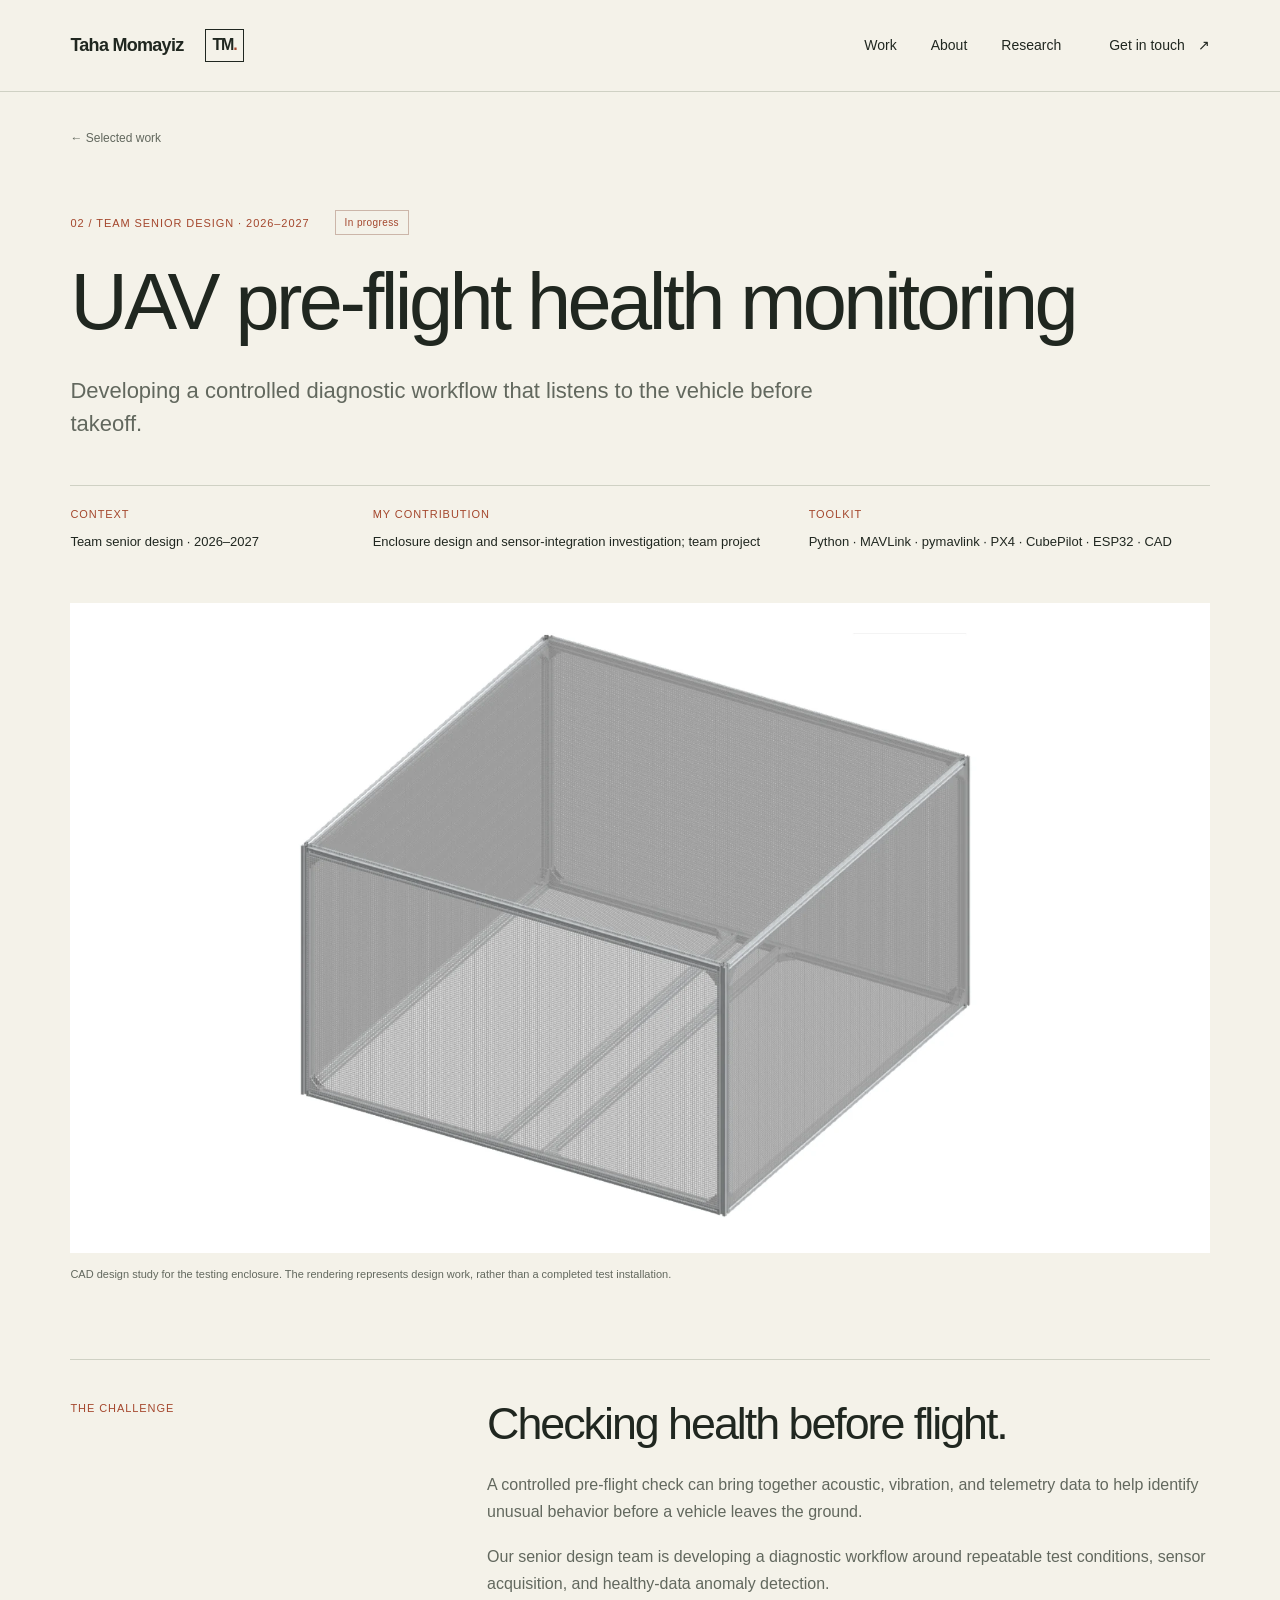
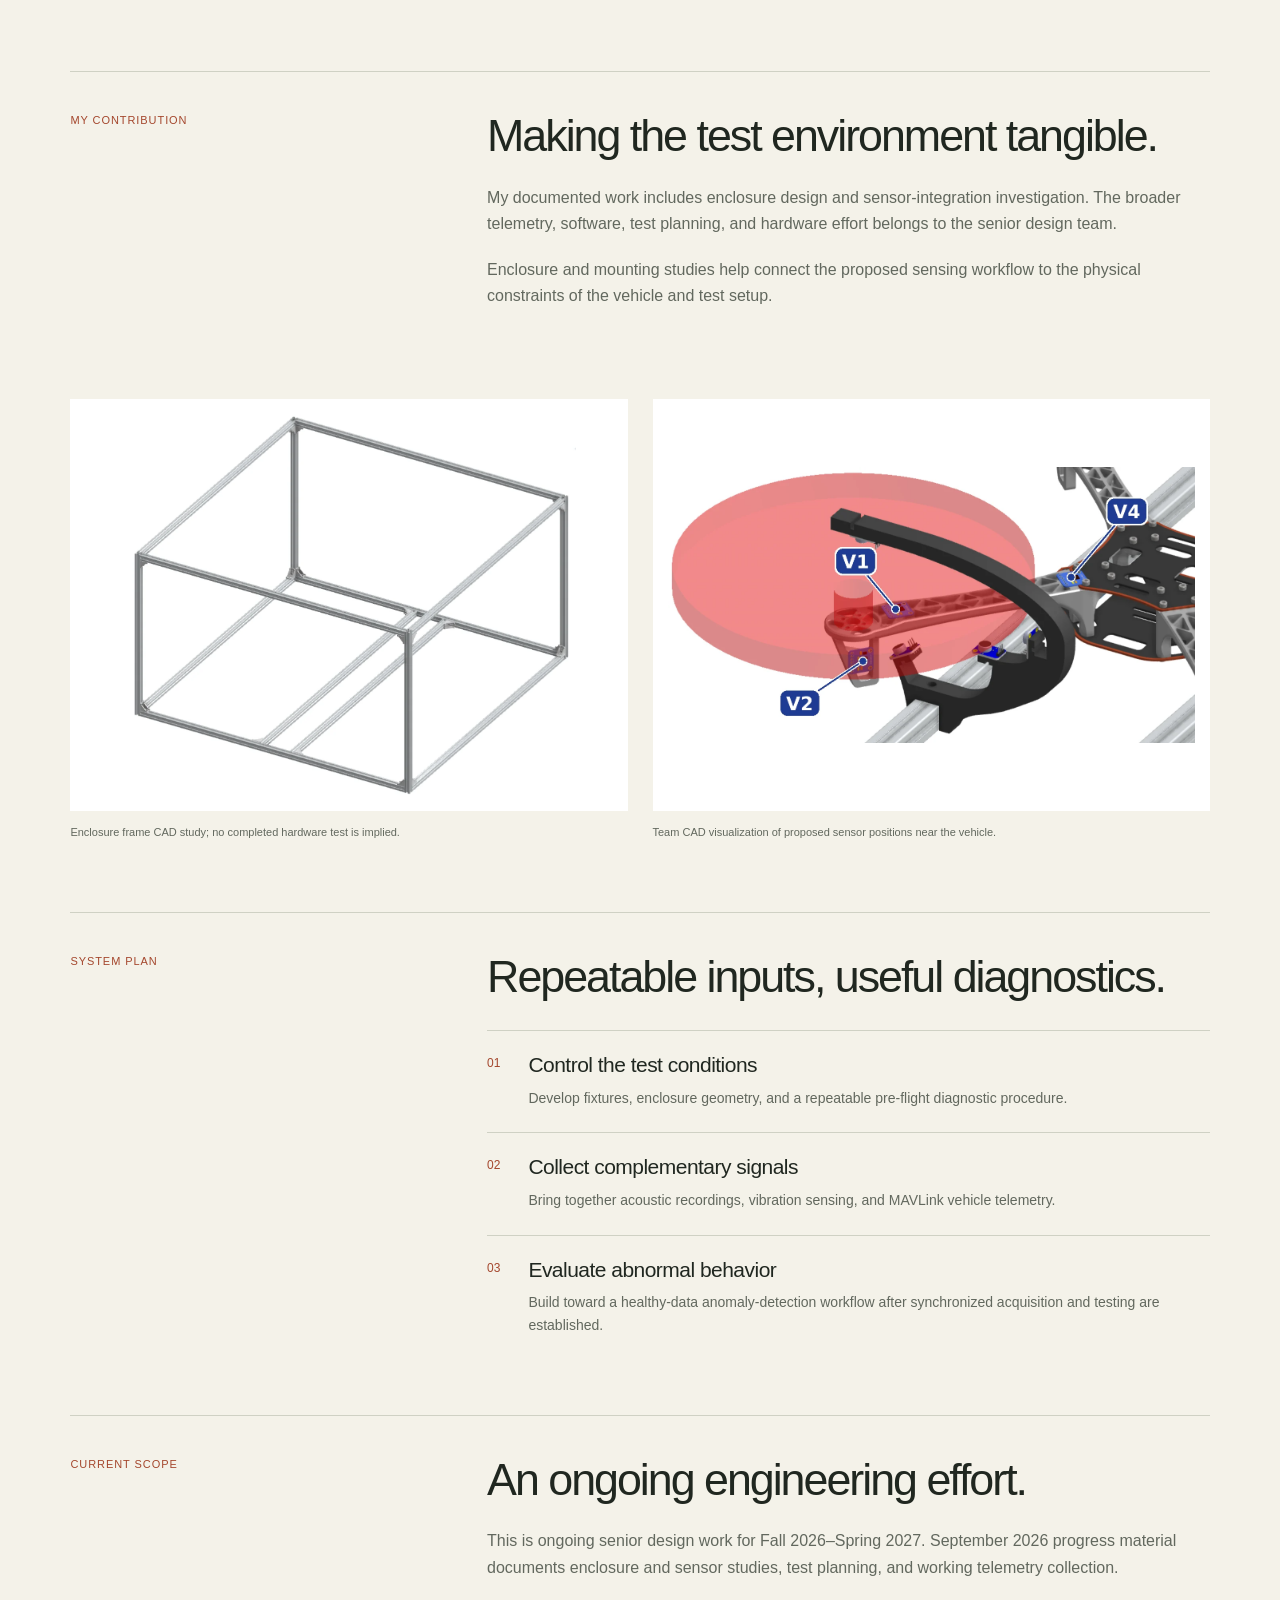
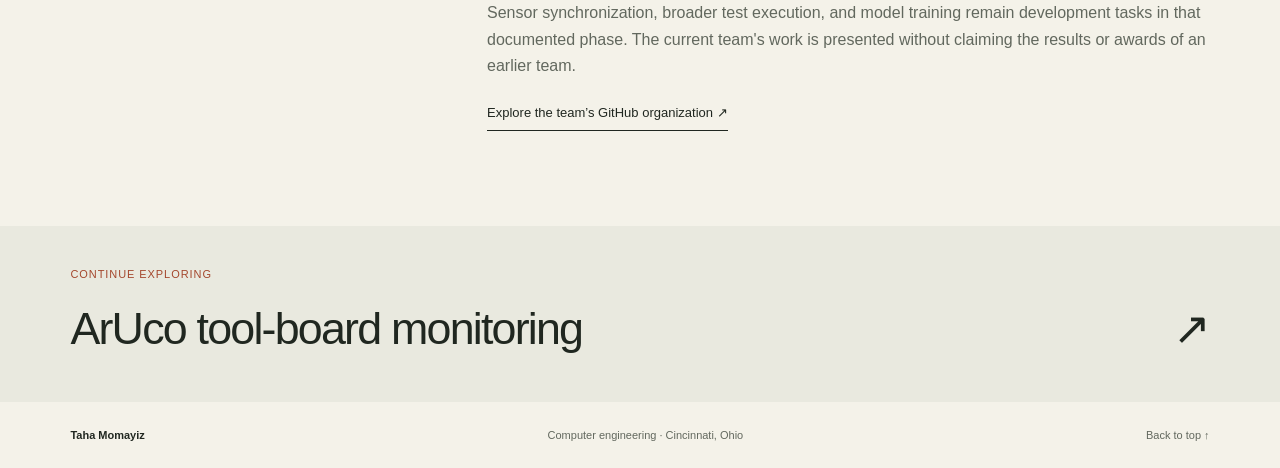
==== projects/uav-health-monitoring.html @ 324a5f64 "Build engineering portfolio with four illustrated case studies" ====
<!doctype html><html lang="en"><head><meta charset="utf-8"><meta name="viewport" content="width=device-width,initial-scale=1"><meta name="theme-color" content="#f4f2e9"><title>UAV pre-flight health monitoring — Taha Momayiz</title><meta name="description" content="Ongoing senior design project on acoustic and vibration sensing, telemetry, and a controlled UAV diagnostic workflow."><meta property="og:title" content="UAV pre-flight health monitoring — Taha Momayiz"><meta property="og:description" content="Ongoing senior design project on acoustic and vibration sensing, telemetry, and a controlled UAV diagnostic workflow."><meta property="og:type" content="website"><link rel="icon" href="../assets/favicon.svg" type="image/svg+xml"><link rel="stylesheet" href="../styles.css"><script src="../site.js" defer></script></head><body><a class="skip" href="#main">Skip to content</a><header class="header"><a class="wordmark" href="../index.html" aria-label="Taha Momayiz home">Taha Momayiz<span class="mark">TM<span class="dot">.</span></span></a><button class="menu-toggle" aria-expanded="false" aria-controls="navigation">Menu <span aria-hidden="true">+</span></button><nav id="navigation" aria-label="Main navigation"><a href="../index.html#work">Work</a><a href="../index.html#about">About</a><a href="../index.html#research">Research</a><a class="nav-contact" href="../index.html#contact">Get in touch <span aria-hidden="true">↗</span></a></nav></header><main id="main"><section class="case-hero" id="top"><a class="back-link" href="../index.html#work">← Selected work</a><div class="case-heading"><p class="eyebrow">02 / Team senior design · 2026–2027</p><span class="status">In progress</span></div><h1>UAV pre-flight health monitoring</h1><p class="case-lead">Developing a controlled diagnostic workflow that listens to the vehicle before takeoff.</p><dl class="case-facts"><div><dt>Context</dt><dd>Team senior design · 2026–2027</dd></div><div><dt>My contribution</dt><dd>Enclosure design and sensor-integration investigation; team project</dd></div><div><dt>Toolkit</dt><dd>Python · MAVLink · pymavlink · PX4 · CubePilot · ESP32 · CAD</dd></div></dl><figure class="case-cover cad"><img src="../assets/uav-enclosure.webp" width="1244" height="1029" alt="CAD model of a mesh-sided UAV testing enclosure" loading="lazy"><figcaption>CAD design study for the testing enclosure. The rendering represents design work, rather than a completed test installation.</figcaption></figure></section><div class="case-body"><section class="case-section"><p class="eyebrow">The challenge</p><div><h2>Checking health before flight.</h2><p>A controlled pre-flight check can bring together acoustic, vibration, and telemetry data to help identify unusual behavior before a vehicle leaves the ground.</p><p>Our senior design team is developing a diagnostic workflow around repeatable test conditions, sensor acquisition, and healthy-data anomaly detection.</p></div></section><section class="case-section"><p class="eyebrow">My contribution</p><div><h2>Making the test environment tangible.</h2><p>My documented work includes enclosure design and sensor-integration investigation. The broader telemetry, software, test planning, and hardware effort belongs to the senior design team.</p><p>Enclosure and mounting studies help connect the proposed sensing workflow to the physical constraints of the vehicle and test setup.</p></div></section><div class="figure-pair"><figure class=""><img src="../assets/uav-frame.webp" width="1221" height="1029" alt="CAD model of the enclosure frame without mesh" loading="lazy"><figcaption>Enclosure frame CAD study; no completed hardware test is implied.</figcaption></figure><figure class=""><img src="../assets/uav-mount.webp" width="1321" height="690" alt="CAD detail of sensor locations near a drone propeller and mounting rail" loading="lazy"><figcaption>Team CAD visualization of proposed sensor positions near the vehicle.</figcaption></figure></div><section class="case-section"><p class="eyebrow">System plan</p><div><h2>Repeatable inputs, useful diagnostics.</h2><ol class="process"><li><span>01</span><div><h3>Control the test conditions</h3><p>Develop fixtures, enclosure geometry, and a repeatable pre-flight diagnostic procedure.</p></div></li><li><span>02</span><div><h3>Collect complementary signals</h3><p>Bring together acoustic recordings, vibration sensing, and MAVLink vehicle telemetry.</p></div></li><li><span>03</span><div><h3>Evaluate abnormal behavior</h3><p>Build toward a healthy-data anomaly-detection workflow after synchronized acquisition and testing are established.</p></div></li></ol></div></section><section class="case-section"><p class="eyebrow">Current scope</p><div><h2>An ongoing engineering effort.</h2><p>This is ongoing senior design work for Fall 2026–Spring 2027. September 2026 progress material documents enclosure and sensor studies, test planning, and working telemetry collection.</p><p>Sensor synchronization, broader test execution, and model training remain development tasks in that documented phase. The current team's work is presented without claiming the results or awards of an earlier team.</p><a class="text-link" href="https://github.com/Capstone-UAV" target="_blank" rel="noopener noreferrer">Explore the team’s GitHub organization ↗<span class="sr-only"> (opens in a new tab)</span></a></div></section></div><section class="next-project"><p class="eyebrow">Continue exploring</p><a href="tool-board-monitoring.html">ArUco tool-board monitoring<span aria-hidden="true">↗</span></a></section></main><footer class="footer"><a href="../index.html">Taha Momayiz</a><span>Computer engineering · Cincinnati, Ohio</span><a href="#top">Back to top ↑</a></footer></body></html>
---- styles.css ----
@charset "UTF-8";
:root{--paper:#f4f2e9;--ink:#202720;--muted:#62685e;--line:#cfd1c4;--accent:#a4472d;--white:#fcfbf5;--sans:Arial,Helvetica,sans-serif;--serif:Georgia,'Times New Roman',serif}*{box-sizing:border-box}html{scroll-behavior:smooth;scroll-padding-top:95px}body{margin:0;background:var(--paper);color:var(--ink);font-family:var(--sans);font-size:16px;line-height:1.65}a{color:inherit;text-decoration:none}button{font:inherit}img{display:block;max-width:100%;height:auto}figure{margin:0}p{margin:0 0 1.2em}h1,h2,h3{font-weight:500;line-height:1.06;letter-spacing:-.045em;margin:0}em{font-family:var(--serif);font-weight:400}h2{font-size:clamp(36px,4.3vw,62px)}h3{font-size:clamp(28px,3vw,42px)}a:focus-visible,button:focus-visible{outline:3px solid var(--accent);outline-offset:5px}.sr-only{position:absolute;width:1px;height:1px;padding:0;margin:-1px;overflow:hidden;clip:rect(0,0,0,0);white-space:nowrap;border:0}.skip{position:fixed;z-index:10;top:-80px;left:20px;background:var(--ink);color:white;padding:12px}.skip:focus{top:10px}.header{max-width:1440px;margin:auto;padding:28px 5.5%;display:flex;align-items:center;justify-content:space-between;border-bottom:1px solid var(--line);gap:24px}.wordmark{font-weight:600;font-size:18px;letter-spacing:-.04em;display:flex;gap:22px;align-items:center}.mark{font-size:16px;border:1px solid var(--ink);padding:2px 6px;letter-spacing:-.07em}.dot{color:var(--accent)}nav{display:flex;gap:34px;align-items:center;font-size:14px}nav a{padding:6px 0}nav a:hover{color:var(--accent)}.nav-contact{margin-left:14px}.nav-contact span{margin-left:9px}.menu-toggle{display:none}.hero,.section,.case-hero,.case-body,.next-project{max-width:1440px;margin:auto;padding-left:5.5%;padding-right:5.5%}.hero{padding-top:38px}.hero-meta,.hero-grid,.hero-figure figcaption,.discipline-line,.project-meta,.section-heading,.case-heading{display:flex;justify-content:space-between}.eyebrow,.folio,.project-meta,.image-label,.tech,.publication-status,.case-facts dt,.education dt,.media-type{font-family:var(--sans);font-size:11px;line-height:1.5;letter-spacing:.085em;text-transform:uppercase}.eyebrow{color:var(--accent);margin:0}.folio{color:var(--muted)}.hero-grid{align-items:center;gap:7%;padding:64px 0 68px}.hero-copy{flex:1}.hero h1{font-size:clamp(66px,7.8vw,114px);letter-spacing:-.065em;line-height:.96}.hero h1 em{color:var(--accent)}.hero-intro{max-width:440px;font-size:18px;line-height:1.6;margin:28px 0}.button{display:inline-flex;align-items:center;justify-content:space-between;gap:30px;background:var(--ink);color:var(--white);font-size:13px;padding:15px 21px;border:1px solid var(--ink);transition:background .2s}.button:hover{background:var(--accent);border-color:var(--accent)}.hero-note{display:flex;gap:14px;margin-top:36px;color:var(--muted);font-size:11px;line-height:1.6}.hero-note p{margin:0}.cross{font-size:24px;color:var(--accent);line-height:1.1}.hero-figure{width:47%;position:relative;margin-top:12px}.hero-figure img{width:100%;aspect-ratio:1.38;object-fit:cover}.image-label{display:flex;justify-content:space-between;color:var(--muted);padding:0 0 12px}.hero-figure figcaption{font-size:10px;color:var(--muted);gap:20px;padding:12px 0;border-bottom:1px solid var(--line)}.hero-stamp{position:absolute;right:-14px;bottom:64px;padding:14px 20px;background:var(--paper);border:1px solid var(--ink);font-size:10px;line-height:1.55;transform:rotate(-5deg);letter-spacing:.05em}.hero-stamp strong{font-size:12px;font-weight:500}.discipline-line{border-top:1px solid var(--line);border-bottom:1px solid var(--line);padding:18px 0;font-size:12px;color:var(--muted)}.section{padding-top:100px;padding-bottom:100px}.section-heading{gap:4%;align-items:flex-start;margin-bottom:55px}.section-heading .eyebrow{width:19%;padding-top:7px}.section-heading h2{width:45%}.section-intro{width:27%;font-size:14px;margin-top:6px;color:var(--muted)}.project{display:grid;grid-template-columns:1.25fr 1fr;gap:8%;padding:40px 0 64px;border-bottom:1px solid var(--line);margin-bottom:24px;align-items:center}.project-image{position:relative;display:block;background:#e8e8e1;overflow:hidden}.project-image img{width:100%;aspect-ratio:1.45;object-fit:cover;transition:transform .5s}.project-image:hover img{transform:scale(1.025)}.project-image.cad img{object-fit:contain;padding:12px;background:#fff}.image-link{position:absolute;bottom:0;right:0;background:var(--paper);padding:8px 20px;font-size:24px}.media-type{position:absolute;left:14px;bottom:14px;padding:4px 7px;background:var(--paper);color:var(--muted);font-size:9px}.project-copy h3{margin:20px 0}.project-copy p{color:var(--muted);max-width:410px;font-size:15px}.project-meta{align-items:center;gap:14px;color:var(--muted);font-size:10px;letter-spacing:.05em}.status{display:inline-block;color:var(--accent);border:1px solid #ccb6a9;padding:4px 9px;font-size:10px;line-height:1.5;letter-spacing:.04em;white-space:nowrap}.ongoing{color:#47614c;border-color:#b6c3b6}.project-copy .tech{font-size:10px;letter-spacing:.035em;margin-top:25px}.text-link{font-size:13px;border-bottom:1px solid var(--ink);padding-bottom:7px;display:inline-block}.text-link span{margin-left:18px}.text-link:hover{color:var(--accent);border-color:var(--accent)}.project-reverse{grid-template-columns:1fr 1.25fr}.project-reverse .project-image{grid-column:2;grid-row:1}.project-reverse .project-copy{grid-column:1;grid-row:1}.project-text{display:grid;grid-template-columns:1.25fr 1fr;gap:8%;padding:45px 0 0;align-items:start}.project-text h3{margin-top:18px}.project-text p:not(.eyebrow){margin-top:20px;color:var(--muted);max-width:410px;font-size:15px}.about{border-top:1px solid var(--line)}.about-grid{display:grid;grid-template-columns:1fr 1fr;gap:12%;margin-top:35px}.about h2 em{color:var(--accent)}.about-copy p{color:var(--muted);font-size:15px}.about-copy .large-copy{font-size:21px;line-height:1.5;color:var(--ink)}.education{margin-top:35px}.education>div{display:grid;grid-template-columns:90px 1fr;border-top:1px solid var(--line);padding:15px 0}.education dt{color:var(--muted)}.education dd{margin:0;font-size:12px;line-height:1.65}.capabilities{display:grid;grid-template-columns:repeat(3,1fr);gap:50px;margin-top:70px}.capabilities>div{border-top:1px solid var(--ink);padding-top:18px;display:flex;justify-content:space-between;gap:20px}.capabilities span{font-size:18px;letter-spacing:-.04em}.capabilities p{font-size:12px;color:var(--muted);line-height:1.9}.research{background:#e9e9df;display:grid;grid-template-columns:1fr 1.3fr;gap:10%}.research h2{margin-top:32px}.publication-list article{border-top:1px solid #b8bfad;padding:23px 0 32px}.publication-list article+article{margin-top:15px}.publication-status{color:var(--accent);font-size:10px}.publication-list h3{font-size:25px;letter-spacing:-.03em;line-height:1.25;margin:17px 0}.publication-list p{color:var(--muted);font-size:12px}.contact{background:var(--ink);color:var(--paper)}.contact .eyebrow{color:#c99d84}.contact-grid{display:grid;grid-template-columns:1.3fr 1fr;gap:12%;align-items:center;margin-top:35px}.contact h2{font-size:clamp(45px,5.2vw,75px)}.contact h2 em{color:#c99d84}.contact p:not(.eyebrow){font-size:16px;color:#cdd0c4;max-width:350px}.button-light{background:var(--paper);color:var(--ink);border-color:var(--paper)}.button-light:hover{background:#d9b099;color:var(--ink)}.footer{max-width:1440px;margin:auto;display:flex;justify-content:space-between;gap:20px;padding:24px 5.5%;font-size:11px;color:var(--muted)}.footer>a:first-child{color:var(--ink);font-weight:bold}.case-hero{padding-top:32px}.back-link{font-size:12px;color:var(--muted)}.case-heading{align-items:center;justify-content:flex-start;gap:25px;margin:60px 0 25px}.case-hero h1{max-width:1030px;font-size:clamp(44px,6.2vw,84px);line-height:1.05}.case-lead{max-width:760px;font-size:22px;color:var(--muted);margin:30px 0 45px;line-height:1.5}.case-facts{display:grid;grid-template-columns:.8fr 1.2fr 1.2fr;gap:35px;border-top:1px solid var(--line);padding-top:20px;margin:0 0 50px}.case-facts dt{color:var(--accent);margin-bottom:10px}.case-facts dd{margin:0;font-size:13px;line-height:1.6}.case-cover img{max-height:650px;width:100%;object-fit:cover}.case-cover.cad img{object-fit:contain;background:white;padding:30px}.case-cover figcaption,figcaption{color:var(--muted);font-size:11px;line-height:1.6;margin-top:13px;max-width:840px}.case-body{padding-top:75px;padding-bottom:40px}.case-section{display:grid;grid-template-columns:1fr 2.3fr;gap:9%;padding:40px 0 55px;border-top:1px solid var(--line)}.case-section h2{font-size:clamp(29px,3.5vw,46px);max-width:680px;margin-bottom:25px}.case-section p:not(.eyebrow){font-size:16px;color:var(--muted);max-width:735px}.process{list-style:none;padding:0;margin:30px 0 0}.process li{display:flex;gap:28px;border-top:1px solid var(--line);padding:23px 0 6px}.process li>span{font-size:12px;color:var(--accent)}.process h3{font-size:21px;letter-spacing:-.025em;margin-bottom:10px}.process p{font-size:14px!important}.inline-figure{margin:15px 0 80px;padding-left:31%}.inline-figure img{width:100%;background:#fff}.inline-figure.narrow img{max-height:500px;object-fit:contain}.figure-pair{display:grid;grid-template-columns:1fr 1fr;gap:25px;margin:15px 0 70px}.figure-pair img{width:100%;aspect-ratio:1.35;object-fit:contain;background:white;padding:15px}.case-links{display:flex;flex-wrap:wrap;align-items:center;gap:25px;margin-top:30px}.next-project{background:#e9e9df;padding-top:40px;padding-bottom:48px}.next-project>a{display:flex;justify-content:space-between;align-items:center;gap:20px;font-size:clamp(27px,3.5vw,48px);letter-spacing:-.04em;line-height:1.15;margin-top:20px}.next-project>a:hover{color:var(--accent)}.comparison{margin:15px 0 70px;padding:30px;background:#e9e9df}.comparison-heading{display:flex;justify-content:space-between;align-items:end;gap:30px;margin-bottom:30px}.comparison h2{font-size:29px;margin-top:15px}.compare-controls{display:flex;gap:5px;flex-shrink:0}.compare-controls button{border:1px solid var(--ink);background:transparent;padding:8px 12px;font-size:12px;cursor:pointer}.compare-controls button[aria-pressed=true]{background:var(--ink);color:white}.comparison img{width:100%}.technical-summary{background:#e9e9df;padding:35px 40px;margin-top:30px}.pipeline{display:flex;align-items:center;justify-content:space-between;gap:20px;margin:35px 0 25px}.pipeline span{font-size:clamp(15px,2vw,24px);line-height:1.35;letter-spacing:-.02em}.pipeline b{font-weight:normal;color:var(--accent);font-size:25px}.technical-summary>p{font-size:11px;color:var(--muted);margin:0}
@media(min-width:1500px){.header,.hero,.section,.case-hero,.case-body,.next-project,.footer{padding-left:80px;padding-right:80px}}@media(max-width:1000px){.header{padding-top:22px;padding-bottom:22px}nav{gap:22px}.hero-grid{gap:5%;padding-top:50px}.hero h1{font-size:78px}.hero-intro{font-size:16px}.hero-note{font-size:10px}.hero-figure figcaption{flex-direction:column;gap:2px}.section{padding-top:75px;padding-bottom:75px}.section-heading{flex-wrap:wrap}.section-heading .eyebrow{width:100%;margin-bottom:22px}.section-heading h2{width:55%}.section-intro{width:37%}.project,.project-text{gap:5%}.project-meta{flex-wrap:wrap}.project-copy h3{font-size:32px}.capabilities{gap:25px}.capabilities>div{display:block}.capabilities p{margin-top:12px}.comparison-heading{align-items:start;flex-direction:column}.case-section{gap:6%}.case-heading{margin-top:42px}}
@media(max-width:700px){html{scroll-padding-top:20px}.header{padding:18px 6%;position:relative;flex-wrap:wrap}.wordmark{font-size:16px;gap:14px}.menu-toggle{display:flex;gap:20px;background:transparent;border:0;padding:5px 0;font-size:12px;color:var(--ink)}nav{width:100%;display:flex;justify-content:space-between;gap:10px;border-top:1px solid var(--line);padding-top:12px;font-size:12px}.js nav:not(.is-open){display:none}.nav-contact{margin-left:0}.hero,.section,.case-hero,.case-body,.next-project{padding-left:6%;padding-right:6%}.hero{padding-top:25px}.hero-meta{display:block}.folio{display:none}.hero .eyebrow{font-size:9px}.hero-grid{display:block;padding:37px 0 30px}.hero h1{font-size:clamp(65px,15vw,90px)}.hero-intro{font-size:17px;max-width:450px;margin-top:23px}.hero-note{margin-top:25px;font-size:11px}.hero-figure{width:100%;margin-top:40px}.hero-figure img{aspect-ratio:1.5}.hero-figure figcaption{flex-direction:row;font-size:9px}.hero-stamp{bottom:53px;right:8px;padding:9px 14px}.discipline-line{display:grid;grid-template-columns:1fr 1fr;gap:10px;font-size:11px;padding:15px 0}.section{padding-top:60px;padding-bottom:60px}.section-heading{display:block;margin-bottom:27px}.section-heading .eyebrow,.section-heading h2,.section-intro{width:100%}.section-heading h2{font-size:40px}.section-intro{margin-top:20px;max-width:330px}.project,.project-reverse{display:flex;flex-direction:column;gap:25px;padding:20px 0 40px;margin-bottom:24px;align-items:stretch}.project-copy h3{font-size:34px}.project-meta{flex-wrap:nowrap;font-size:9px}.project-copy p{font-size:15px;max-width:100%}.project-image img{aspect-ratio:1.4}.project-copy .tech{margin-top:20px}.project-text{display:block;padding-top:25px}.project-text>div+div{margin-top:25px}.project-text h3{font-size:32px}.project-text p:not(.eyebrow){max-width:100%}.about-grid{display:block;margin-top:25px}.about h2{font-size:43px}.about-copy{margin-top:35px}.about-copy .large-copy{font-size:20px}.capabilities{margin-top:35px;gap:16px}.capabilities span{font-size:17px}.capabilities p{font-size:10px}.research{display:block}.research h2{margin-top:24px}.publication-list{margin-top:40px}.publication-list h3{font-size:23px}.contact-grid{display:block;margin-top:24px}.contact h2{font-size:49px}.contact-grid>div{margin-top:28px}.contact p:not(.eyebrow){font-size:15px}.footer{padding:20px 6%;font-size:10px;flex-wrap:wrap}.footer>span{order:3;width:100%}.case-heading{margin:35px 0 22px;align-items:flex-start;flex-direction:column;gap:12px}.case-hero h1{font-size:43px}.case-lead{font-size:19px;margin:25px 0 32px}.case-facts{grid-template-columns:1fr;gap:18px;margin-bottom:30px}.case-facts>div{display:grid;grid-template-columns:105px 1fr;gap:10px}.case-facts dt{font-size:10px}.case-facts dd{font-size:12px}.case-cover img{max-height:450px}.case-cover.cad img{padding:15px}.case-body{padding-top:40px}.case-section{display:block;padding:25px 0 35px}.case-section .eyebrow{margin-bottom:22px}.case-section h2{font-size:32px}.case-section p:not(.eyebrow){font-size:15px}.inline-figure{padding:0;margin:5px 0 45px}.figure-pair{gap:15px;margin-bottom:40px;grid-template-columns:1fr}.figure-pair img{aspect-ratio:1.5}.process li{gap:20px}.comparison{padding:18px;margin-bottom:40px}.comparison-heading{gap:20px}.comparison h2{font-size:26px}.compare-controls button{padding:9px 16px}.technical-summary{padding:25px}.pipeline{flex-direction:column;align-items:flex-start;gap:12px;margin:25px 0}.pipeline span{font-size:19px}.pipeline b{transform:rotate(90deg);margin-left:30px;font-size:20px}.next-project{padding-top:30px;padding-bottom:35px}.next-project>a{font-size:31px}.button{font-size:12px}.case-links{gap:20px}}
.blade-preview{background:#222}.blade-preview img{object-fit:contain;padding:35px 0;background:#222}.blade-cover img{object-fit:contain;background:#222;padding:35px 0;min-height:250px}.pipeline-gallery{margin:0 0 70px;padding:30px;background:#e9e9df}.pipeline-gallery h2{font-size:36px;margin:18px 0 30px}.pipeline-gallery figure{margin-top:30px}.pipeline-gallery img{width:100%;background:#161916}.pipeline-gallery figcaption{max-width:100%}.pipeline-gallery figure:last-child img{min-height:120px;object-fit:contain}@media(max-width:700px){.pipeline-gallery{padding:18px;margin-bottom:40px}.pipeline-gallery h2{font-size:29px}.blade-cover img{padding:25px 0;min-height:150px}.pipeline-gallery figure:last-child img{min-height:80px}}
.image-expand{display:inline-flex;align-items:center;flex-wrap:wrap;gap:5px;min-height:44px;font-size:12px;text-decoration:underline;text-underline-offset:4px}.image-expand:hover{color:var(--accent)}.new-tab-hint{font-size:10px;color:var(--muted)}
.contact-actions{display:flex;gap:12px;flex-wrap:wrap}.button-outline{background:transparent;color:var(--paper);border-color:#cdd0c4}.button-outline:hover{background:var(--paper);color:var(--ink);border-color:var(--paper)}
@media(prefers-reduced-motion:reduce){html{scroll-behavior:auto}*,*::before,*::after{transition:none!important}}
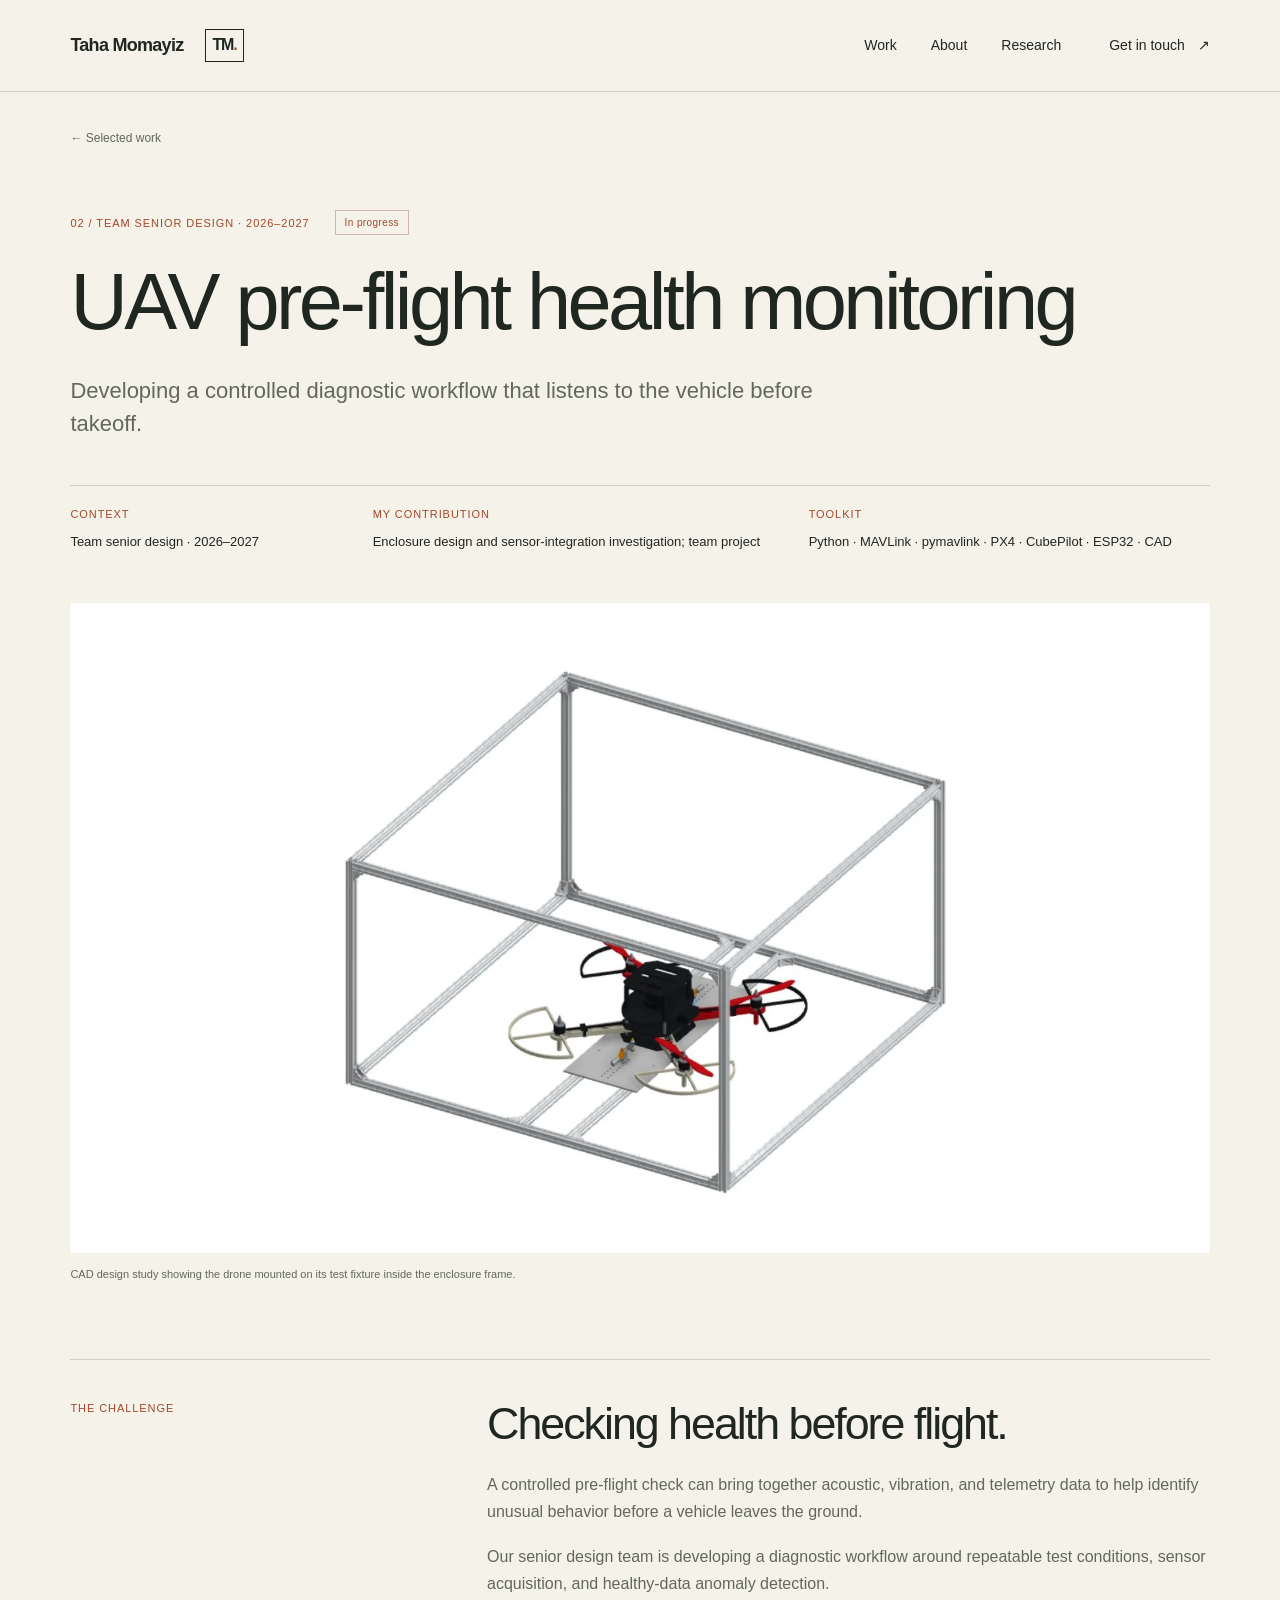
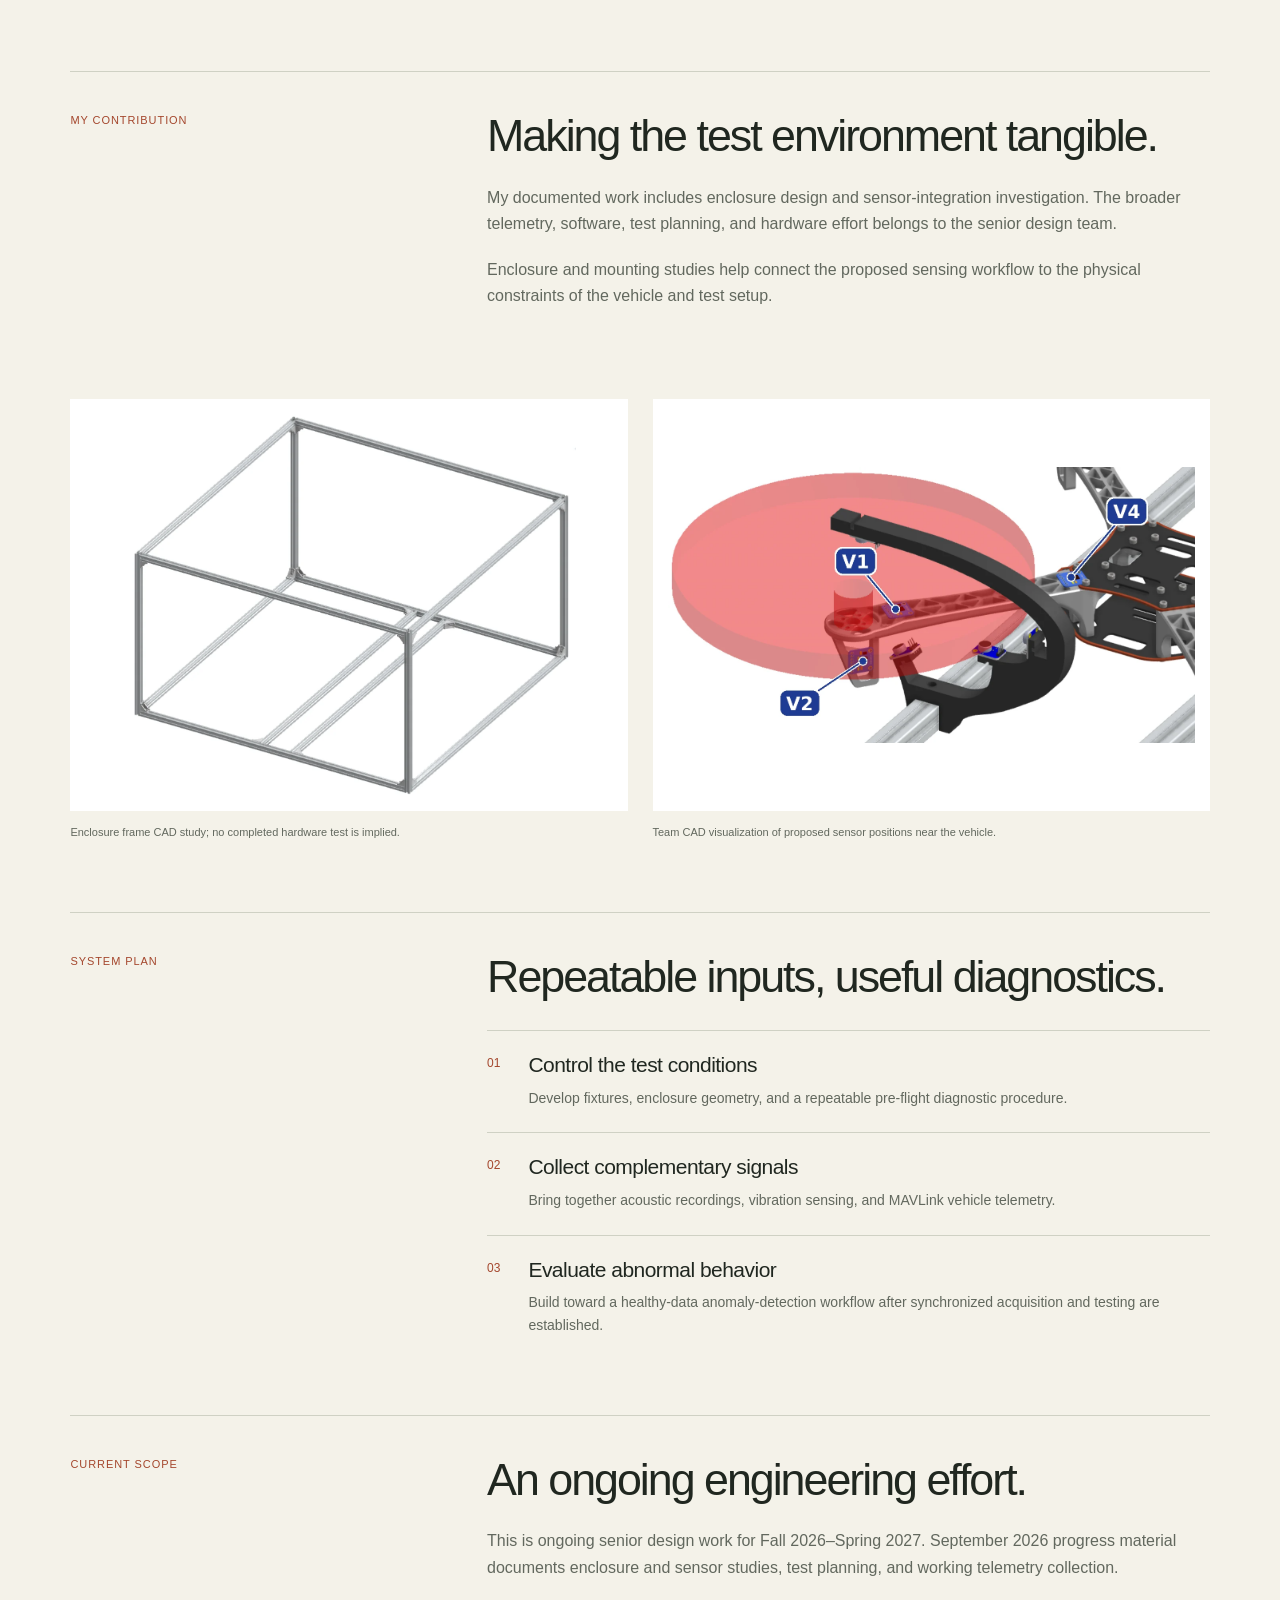
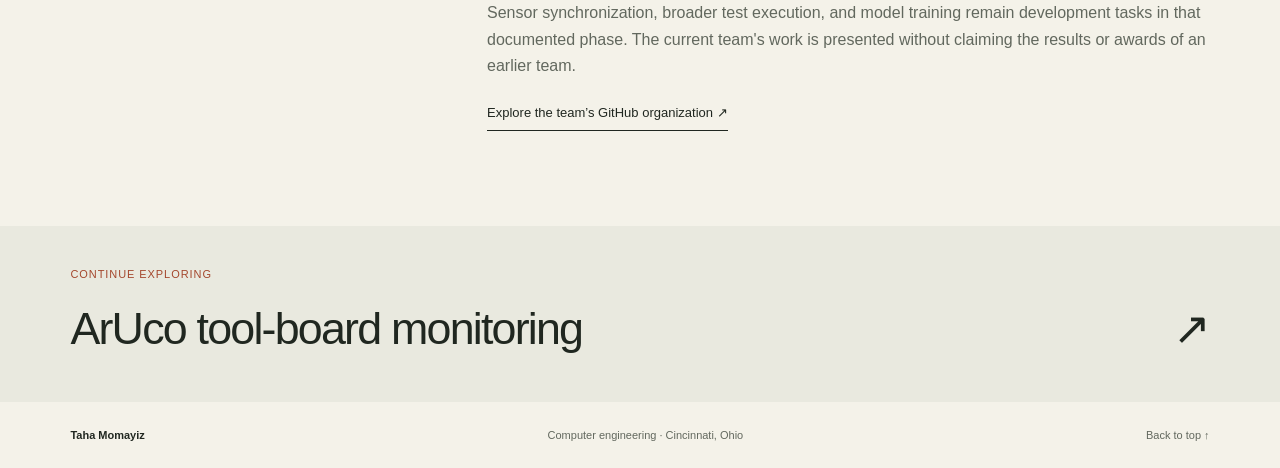
==== commit 70a57759: "Show mounted drone in UAV project imagery" ====
--- a/projects/uav-health-monitoring.html
+++ b/projects/uav-health-monitoring.html
@@ -1 +1 @@
-<!doctype html><html lang="en"><head><meta charset="utf-8"><meta name="viewport" content="width=device-width,initial-scale=1"><meta name="theme-color" content="#f4f2e9"><title>UAV pre-flight health monitoring — Taha Momayiz</title><meta name="description" content="Ongoing senior design project on acoustic and vibration sensing, telemetry, and a controlled UAV diagnostic workflow."><meta property="og:title" content="UAV pre-flight health monitoring — Taha Momayiz"><meta property="og:description" content="Ongoing senior design project on acoustic and vibration sensing, telemetry, and a controlled UAV diagnostic workflow."><meta property="og:type" content="website"><link rel="icon" href="../assets/favicon.svg" type="image/svg+xml"><link rel="stylesheet" href="../styles.css"><script src="../site.js" defer></script></head><body><a class="skip" href="#main">Skip to content</a><header class="header"><a class="wordmark" href="../index.html" aria-label="Taha Momayiz home">Taha Momayiz<span class="mark">TM<span class="dot">.</span></span></a><button class="menu-toggle" aria-expanded="false" aria-controls="navigation">Menu <span aria-hidden="true">+</span></button><nav id="navigation" aria-label="Main navigation"><a href="../index.html#work">Work</a><a href="../index.html#about">About</a><a href="../index.html#research">Research</a><a class="nav-contact" href="../index.html#contact">Get in touch <span aria-hidden="true">↗</span></a></nav></header><main id="main"><section class="case-hero" id="top"><a class="back-link" href="../index.html#work">← Selected work</a><div class="case-heading"><p class="eyebrow">02 / Team senior design · 2026–2027</p><span class="status">In progress</span></div><h1>UAV pre-flight health monitoring</h1><p class="case-lead">Developing a controlled diagnostic workflow that listens to the vehicle before takeoff.</p><dl class="case-facts"><div><dt>Context</dt><dd>Team senior design · 2026–2027</dd></div><div><dt>My contribution</dt><dd>Enclosure design and sensor-integration investigation; team project</dd></div><div><dt>Toolkit</dt><dd>Python · MAVLink · pymavlink · PX4 · CubePilot · ESP32 · CAD</dd></div></dl><figure class="case-cover cad"><img src="../assets/uav-enclosure.webp" width="1244" height="1029" alt="CAD model of a mesh-sided UAV testing enclosure" loading="lazy"><figcaption>CAD design study for the testing enclosure. The rendering represents design work, rather than a completed test installation.</figcaption></figure></section><div class="case-body"><section class="case-section"><p class="eyebrow">The challenge</p><div><h2>Checking health before flight.</h2><p>A controlled pre-flight check can bring together acoustic, vibration, and telemetry data to help identify unusual behavior before a vehicle leaves the ground.</p><p>Our senior design team is developing a diagnostic workflow around repeatable test conditions, sensor acquisition, and healthy-data anomaly detection.</p></div></section><section class="case-section"><p class="eyebrow">My contribution</p><div><h2>Making the test environment tangible.</h2><p>My documented work includes enclosure design and sensor-integration investigation. The broader telemetry, software, test planning, and hardware effort belongs to the senior design team.</p><p>Enclosure and mounting studies help connect the proposed sensing workflow to the physical constraints of the vehicle and test setup.</p></div></section><div class="figure-pair"><figure class=""><img src="../assets/uav-frame.webp" width="1221" height="1029" alt="CAD model of the enclosure frame without mesh" loading="lazy"><figcaption>Enclosure frame CAD study; no completed hardware test is implied.</figcaption></figure><figure class=""><img src="../assets/uav-mount.webp" width="1321" height="690" alt="CAD detail of sensor locations near a drone propeller and mounting rail" loading="lazy"><figcaption>Team CAD visualization of proposed sensor positions near the vehicle.</figcaption></figure></div><section class="case-section"><p class="eyebrow">System plan</p><div><h2>Repeatable inputs, useful diagnostics.</h2><ol class="process"><li><span>01</span><div><h3>Control the test conditions</h3><p>Develop fixtures, enclosure geometry, and a repeatable pre-flight diagnostic procedure.</p></div></li><li><span>02</span><div><h3>Collect complementary signals</h3><p>Bring together acoustic recordings, vibration sensing, and MAVLink vehicle telemetry.</p></div></li><li><span>03</span><div><h3>Evaluate abnormal behavior</h3><p>Build toward a healthy-data anomaly-detection workflow after synchronized acquisition and testing are established.</p></div></li></ol></div></section><section class="case-section"><p class="eyebrow">Current scope</p><div><h2>An ongoing engineering effort.</h2><p>This is ongoing senior design work for Fall 2026–Spring 2027. September 2026 progress material documents enclosure and sensor studies, test planning, and working telemetry collection.</p><p>Sensor synchronization, broader test execution, and model training remain development tasks in that documented phase. The current team's work is presented without claiming the results or awards of an earlier team.</p><a class="text-link" href="https://github.com/Capstone-UAV" target="_blank" rel="noopener noreferrer">Explore the team’s GitHub organization ↗<span class="sr-only"> (opens in a new tab)</span></a></div></section></div><section class="next-project"><p class="eyebrow">Continue exploring</p><a href="tool-board-monitoring.html">ArUco tool-board monitoring<span aria-hidden="true">↗</span></a></section></main><footer class="footer"><a href="../index.html">Taha Momayiz</a><span>Computer engineering · Cincinnati, Ohio</span><a href="#top">Back to top ↑</a></footer></body></html>+<!doctype html><html lang="en"><head><meta charset="utf-8"><meta name="viewport" content="width=device-width,initial-scale=1"><meta name="theme-color" content="#f4f2e9"><title>UAV pre-flight health monitoring — Taha Momayiz</title><meta name="description" content="Ongoing senior design project on acoustic and vibration sensing, telemetry, and a controlled UAV diagnostic workflow."><meta property="og:title" content="UAV pre-flight health monitoring — Taha Momayiz"><meta property="og:description" content="Ongoing senior design project on acoustic and vibration sensing, telemetry, and a controlled UAV diagnostic workflow."><meta property="og:type" content="website"><link rel="icon" href="../assets/favicon.svg" type="image/svg+xml"><link rel="stylesheet" href="../styles.css"><script src="../site.js" defer></script></head><body><a class="skip" href="#main">Skip to content</a><header class="header"><a class="wordmark" href="../index.html" aria-label="Taha Momayiz home">Taha Momayiz<span class="mark">TM<span class="dot">.</span></span></a><button class="menu-toggle" aria-expanded="false" aria-controls="navigation">Menu <span aria-hidden="true">+</span></button><nav id="navigation" aria-label="Main navigation"><a href="../index.html#work">Work</a><a href="../index.html#about">About</a><a href="../index.html#research">Research</a><a class="nav-contact" href="../index.html#contact">Get in touch <span aria-hidden="true">↗</span></a></nav></header><main id="main"><section class="case-hero" id="top"><a class="back-link" href="../index.html#work">← Selected work</a><div class="case-heading"><p class="eyebrow">02 / Team senior design · 2026–2027</p><span class="status">In progress</span></div><h1>UAV pre-flight health monitoring</h1><p class="case-lead">Developing a controlled diagnostic workflow that listens to the vehicle before takeoff.</p><dl class="case-facts"><div><dt>Context</dt><dd>Team senior design · 2026–2027</dd></div><div><dt>My contribution</dt><dd>Enclosure design and sensor-integration investigation; team project</dd></div><div><dt>Toolkit</dt><dd>Python · MAVLink · pymavlink · PX4 · CubePilot · ESP32 · CAD</dd></div></dl><figure class="case-cover cad"><img src="../assets/uav-mounted-rig.webp" width="991" height="866" alt="CAD rendering of the UAV mounted on a test fixture inside the enclosure frame" loading="lazy"><figcaption>CAD design study showing the drone mounted on its test fixture inside the enclosure frame.</figcaption></figure></section><div class="case-body"><section class="case-section"><p class="eyebrow">The challenge</p><div><h2>Checking health before flight.</h2><p>A controlled pre-flight check can bring together acoustic, vibration, and telemetry data to help identify unusual behavior before a vehicle leaves the ground.</p><p>Our senior design team is developing a diagnostic workflow around repeatable test conditions, sensor acquisition, and healthy-data anomaly detection.</p></div></section><section class="case-section"><p class="eyebrow">My contribution</p><div><h2>Making the test environment tangible.</h2><p>My documented work includes enclosure design and sensor-integration investigation. The broader telemetry, software, test planning, and hardware effort belongs to the senior design team.</p><p>Enclosure and mounting studies help connect the proposed sensing workflow to the physical constraints of the vehicle and test setup.</p></div></section><div class="figure-pair"><figure class=""><img src="../assets/uav-frame.webp" width="1221" height="1029" alt="CAD model of the enclosure frame without mesh" loading="lazy"><figcaption>Enclosure frame CAD study; no completed hardware test is implied.</figcaption></figure><figure class=""><img src="../assets/uav-mount.webp" width="1321" height="690" alt="CAD detail of sensor locations near a drone propeller and mounting rail" loading="lazy"><figcaption>Team CAD visualization of proposed sensor positions near the vehicle.</figcaption></figure></div><section class="case-section"><p class="eyebrow">System plan</p><div><h2>Repeatable inputs, useful diagnostics.</h2><ol class="process"><li><span>01</span><div><h3>Control the test conditions</h3><p>Develop fixtures, enclosure geometry, and a repeatable pre-flight diagnostic procedure.</p></div></li><li><span>02</span><div><h3>Collect complementary signals</h3><p>Bring together acoustic recordings, vibration sensing, and MAVLink vehicle telemetry.</p></div></li><li><span>03</span><div><h3>Evaluate abnormal behavior</h3><p>Build toward a healthy-data anomaly-detection workflow after synchronized acquisition and testing are established.</p></div></li></ol></div></section><section class="case-section"><p class="eyebrow">Current scope</p><div><h2>An ongoing engineering effort.</h2><p>This is ongoing senior design work for Fall 2026–Spring 2027. September 2026 progress material documents enclosure and sensor studies, test planning, and working telemetry collection.</p><p>Sensor synchronization, broader test execution, and model training remain development tasks in that documented phase. The current team's work is presented without claiming the results or awards of an earlier team.</p><a class="text-link" href="https://github.com/Capstone-UAV" target="_blank" rel="noopener noreferrer">Explore the team’s GitHub organization ↗<span class="sr-only"> (opens in a new tab)</span></a></div></section></div><section class="next-project"><p class="eyebrow">Continue exploring</p><a href="tool-board-monitoring.html">ArUco tool-board monitoring<span aria-hidden="true">↗</span></a></section></main><footer class="footer"><a href="../index.html">Taha Momayiz</a><span>Computer engineering · Cincinnati, Ohio</span><a href="#top">Back to top ↑</a></footer></body></html>
